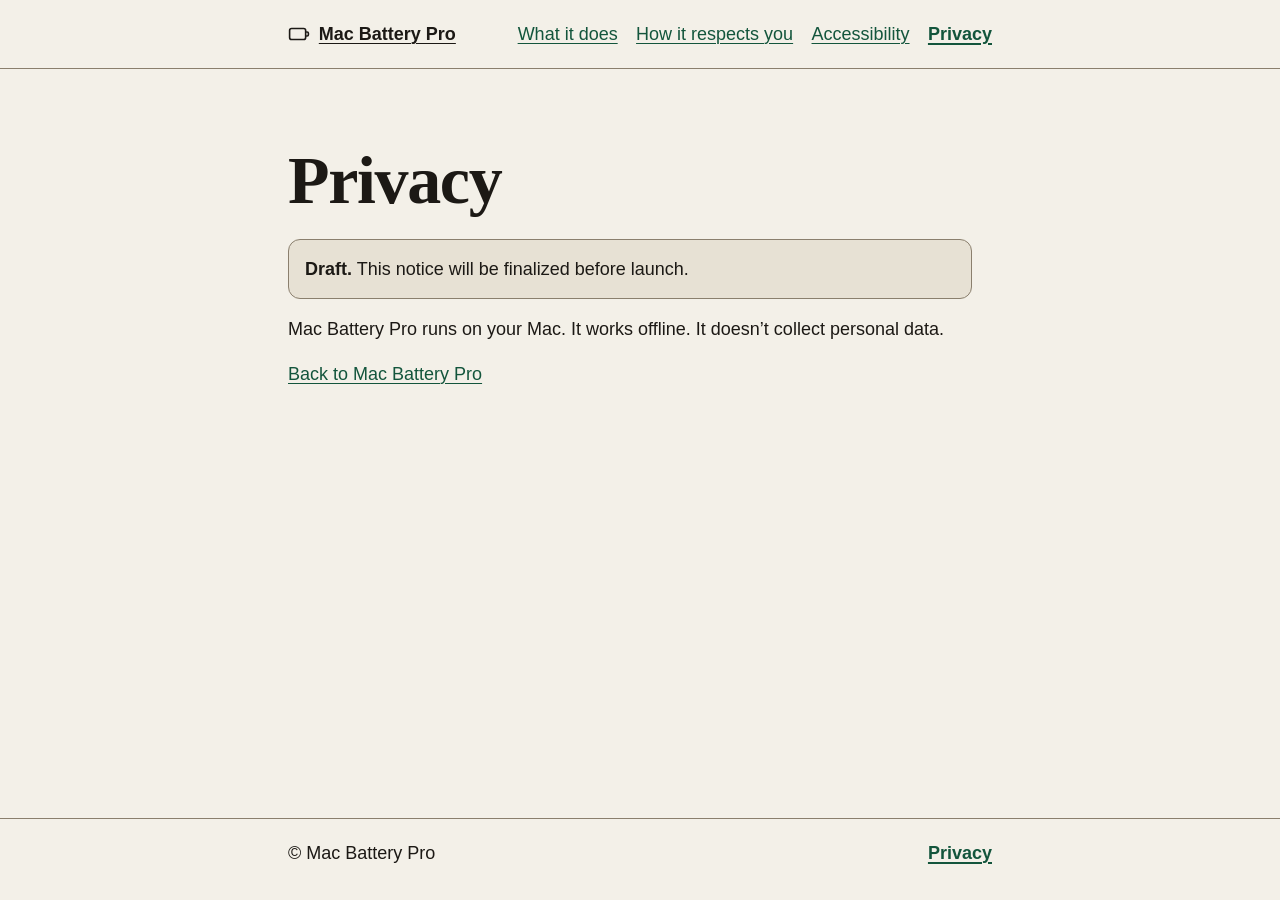
==== privacy.html @ 54d75314 "Add the Mac Battery Pro outline site A static index and privacy page for the upcoming Mac app, with " ====
<!DOCTYPE html>
<html lang="en">
<head>
  <meta charset="utf-8">
  <meta name="viewport" content="width=device-width, initial-scale=1">
  <meta name="color-scheme" content="light dark">
  <meta name="theme-color" content="#f3f0e8" media="(prefers-color-scheme: light)">
  <meta name="theme-color" content="#131210" media="(prefers-color-scheme: dark)">
  <title>Privacy — Mac Battery Pro</title>
  <meta name="description" content="Draft privacy notice. Mac Battery Pro runs on your Mac, works offline, and does not collect personal data.">
  <link rel="icon" href="favicon.svg" type="image/svg+xml">
  <link rel="stylesheet" href="styles.css">
</head>
<body>
  <a class="skip" href="#main">Skip to content</a>
  <header class="site-header">
    <div class="wrap header-inner">
      <a class="brand" href="index.html">
        <svg class="mark" width="22" height="22" viewBox="0 0 24 24" aria-hidden="true" focusable="false">
          <rect x="1.75" y="6" width="17.5" height="12" rx="2.25" fill="none" stroke="currentColor" stroke-width="1.75"/>
          <path d="M20.25 9.75h.7a1.3 1.3 0 0 1 1.3 1.3v1.9a1.3 1.3 0 0 1-1.3 1.3h-.7" fill="none" stroke="currentColor" stroke-width="1.75" stroke-linecap="round"/>
        </svg>
        Mac Battery Pro
      </a>
      <nav aria-label="Pages">
        <ul class="nav-list">
          <li><a href="index.html#what">What it does</a></li>
          <li><a href="index.html#respect">How it respects you</a></li>
          <li><a href="index.html#access">Accessibility</a></li>
          <li><a href="privacy.html" aria-current="page">Privacy</a></li>
        </ul>
      </nav>
    </div>
  </header>
  <main id="main" class="page" tabindex="-1">
    <div class="wrap">
      <h1>Privacy</h1>
      <p class="draft" role="note"><strong>Draft.</strong> This notice will be finalized before launch.</p>
      <p>Mac Battery Pro runs on your Mac. It works offline. It doesn’t collect personal data.</p>
      <p><a href="index.html">Back to Mac Battery Pro</a></p>
    </div>
  </main>
  <footer class="site-footer">
    <div class="wrap footer-inner">
      <p>© Mac Battery Pro</p>
      <a href="privacy.html" aria-current="page">Privacy</a>
    </div>
  </footer>
</body>
</html>
---- styles.css ----
/* Mac Battery Pro — static outline site. No trackers, no build step. */

:root {
  color-scheme: light;
  --bg: #f3f0e8;
  --ink: #1c1915;
  --line: #8a7f6d;
  --accent: #13553c;
  --note-bg: #e7e1d4;
  --focus: #114a9a;
  --skip-bg: #1c1915;
  --skip-ink: #f3f0e8;
}

@media (prefers-color-scheme: dark) {
  :root {
    color-scheme: dark;
    --bg: #131210;
    --ink: #f4f0e7;
    --line: #7e776b;
    --accent: #a5d8c0;
    --note-bg: #2a2722;
    --focus: #a8c7ff;
    --skip-bg: #f4f0e7;
    --skip-ink: #131210;
  }
}

@media (prefers-contrast: more) {
  :root {
    --line: var(--ink);
  }
}

*,
*::before,
*::after {
  box-sizing: border-box;
}

html {
  scroll-behavior: smooth;
}

@media (prefers-reduced-motion: reduce) {
  html {
    scroll-behavior: auto;
  }

  *,
  *::before,
  *::after {
    animation: none !important;
    transition: none !important;
  }
}

body {
  margin: 0;
  min-height: 100vh;
  min-height: 100dvh;
  display: flex;
  flex-direction: column;
  background: var(--bg);
  color: var(--ink);
  font-family: -apple-system, BlinkMacSystemFont, "Segoe UI", "Helvetica Neue", Helvetica, Arial, sans-serif;
  font-size: 1.125rem;
  line-height: 1.6;
  overflow-wrap: break-word;
}

main {
  flex: 1;
}

main:focus {
  outline: none;
}

.wrap {
  width: min(100% - 2rem, 44rem);
  margin-inline: auto;
}

a.skip:link,
a.skip:visited {
  position: absolute;
  left: 0.75rem;
  top: 0.75rem;
  padding: 0.6rem 0.9rem;
  background: var(--skip-bg);
  color: var(--skip-ink);
  border-radius: 0.4rem;
  clip-path: inset(50%);
  height: 1px;
  width: 1px;
  overflow: hidden;
  white-space: nowrap;
}

a.skip:focus {
  clip-path: none;
  height: auto;
  width: auto;
  overflow: visible;
  z-index: 2;
  color: var(--skip-ink);
  background: var(--skip-bg);
}

:focus-visible {
  outline: 3px solid var(--focus);
  outline-offset: 3px;
}

a:link,
a:visited {
  color: var(--accent);
  text-decoration: underline;
  text-decoration-thickness: 1px;
  text-underline-offset: 0.18em;
}

a:hover {
  text-decoration-thickness: 2px;
}

a[aria-current="page"] {
  font-weight: 650;
  text-decoration-thickness: 2px;
}

.site-header {
  border-bottom: 1px solid var(--line);
}

.header-inner {
  display: flex;
  flex-wrap: wrap;
  align-items: center;
  justify-content: space-between;
  gap: 0.5rem 1.5rem;
  padding-block: 0.75rem;
}

a.brand:link,
a.brand:visited {
  display: inline-flex;
  align-items: center;
  gap: 0.55rem;
  min-height: 44px;
  color: var(--ink);
  font-weight: 650;
  text-decoration-thickness: 1px;
}

.mark {
  flex: none;
  display: block;
}

.nav-list {
  display: flex;
  flex-wrap: wrap;
  align-items: center;
  gap: 0.15rem 1.15rem;
  margin: 0;
  padding: 0;
  list-style: none;
}

.nav-list a {
  display: inline-flex;
  align-items: center;
  min-height: 44px;
}

.hero .wrap {
  padding-block: clamp(3rem, 8vw, 6rem) clamp(2.5rem, 6vw, 4.5rem);
}

.soon {
  margin: 0 0 0.9rem;
  color: var(--accent);
  font-weight: 650;
}

h1,
h2,
.topics dt {
  font-family: "Iowan Old Style", Palatino, "Palatino Linotype", Georgia, "Liberation Serif", "Times New Roman", serif;
  font-weight: 600;
  letter-spacing: -0.02em;
  line-height: 1.15;
  text-wrap: balance;
}

h1 {
  margin: 0;
  font-size: clamp(2.5rem, 1.5rem + 3.5vw, 4.25rem);
}

h2 {
  margin: 0 0 0.75rem;
  font-size: clamp(1.7rem, 1.35rem + 1vw, 2.15rem);
}

.lede {
  margin: 1.1rem 0 0;
  max-width: 34em;
  font-size: clamp(1.2rem, 1.05rem + 0.6vw, 1.45rem);
  line-height: 1.45;
  text-wrap: pretty;
}

.intro {
  margin: 0;
  max-width: 38em;
  text-wrap: pretty;
}

section[id] {
  scroll-margin-top: 1rem;
}

section .wrap {
  padding-block: clamp(2.4rem, 5vw, 3.6rem);
}

section + section .wrap {
  border-top: 1px solid var(--line);
}

.topics {
  margin: 1.75rem 0 0;
}

.topics div + div {
  border-top: 1px solid var(--line);
}

.topics dt {
  margin: 0;
  padding-top: 1.1rem;
  font-size: 1.6rem;
}

.topics dd {
  margin: 0.4rem 0 0;
  padding-bottom: 1.15rem;
  text-wrap: pretty;
}

.topics div:last-child dd {
  padding-bottom: 0;
}

@media (min-width: 36rem) {
  .topics div {
    display: grid;
    grid-template-columns: minmax(7.5rem, 9rem) minmax(0, 1fr);
    column-gap: 1.5rem;
    align-items: baseline;
  }

  .topics dd {
    margin: 0;
  }
}

.promises {
  margin: 1.25rem 0 0;
  padding: 0 0 0 1.25rem;
  list-style: disc;
}

.promises li {
  margin: 0;
  padding: 0.9rem 0;
  border-top: 1px solid var(--line);
  font-size: 1.2rem;
  line-height: 1.45;
}

.promises li::marker {
  color: currentColor;
}

.site-footer {
  border-top: 1px solid var(--line);
}

.footer-inner {
  display: flex;
  flex-wrap: wrap;
  align-items: center;
  justify-content: space-between;
  gap: 0.75rem 1.5rem;
  padding-block: 1.25rem 2rem;
}

.footer-inner p {
  margin: 0;
}

.page .wrap {
  padding-block: clamp(2.5rem, 6vw, 4.5rem) clamp(3rem, 8vw, 5.5rem);
}

.page h1 {
  margin-bottom: 1.25rem;
}

.draft {
  margin: 0 0 1.25rem;
  padding: 0.9rem 1rem;
  background: var(--note-bg);
  border: 1px solid var(--line);
  border-radius: 0.75rem;
}

.page p {
  margin: 0 0 1rem;
  max-width: 38em;
  text-wrap: pretty;
}

::selection {
  background: #cfe3d8;
  color: #1c1915;
}

@media (prefers-color-scheme: dark) {
  ::selection {
    background: #1e3d30;
    color: #f4f0e7;
  }
}

@media (forced-colors: active) {
  :focus-visible {
    outline: 3px solid CanvasText;
  }

  .soon {
    color: CanvasText;
  }

  a:link,
  a:visited {
    color: LinkText;
  }

  a.skip:focus {
    background: Canvas;
    color: CanvasText;
    forced-color-adjust: none;
  }
}

@media print {
  :root {
    --bg: #ffffff;
    --ink: #000000;
    --accent: #000000;
    --line: #000000;
    --note-bg: #ffffff;
  }

  body {
    min-height: 0;
    font-size: 12pt;
  }

  .skip {
    display: none;
  }

  a:link,
  a:visited {
    color: #000000;
  }
}
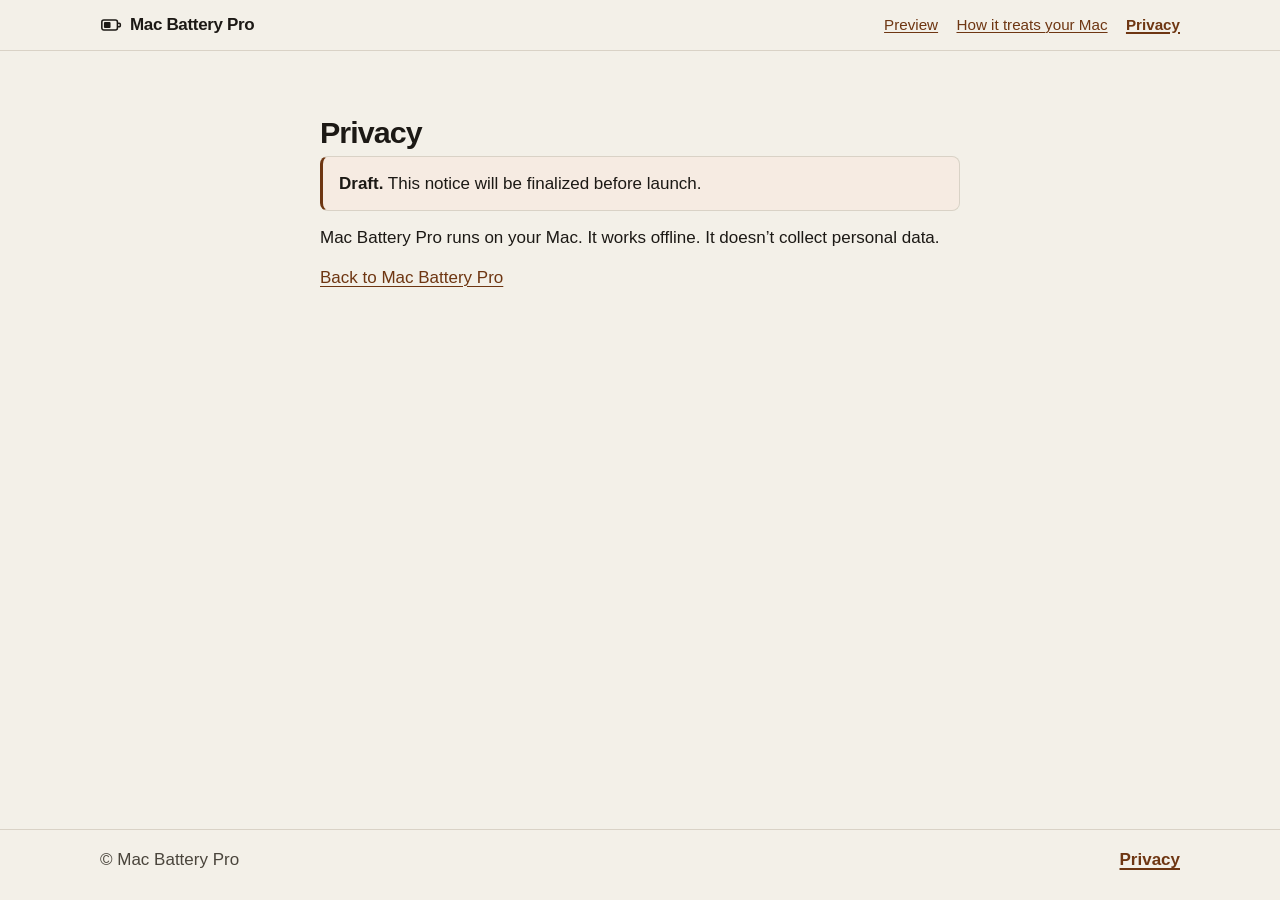
==== commit dd2e492f: "Redesign the site around Mac window previews Replace the outline page with a hand-set layout: a batt" ====
--- a/privacy.html
+++ b/privacy.html
@@ -4,8 +4,8 @@
   <meta charset="utf-8">
   <meta name="viewport" content="width=device-width, initial-scale=1">
   <meta name="color-scheme" content="light dark">
-  <meta name="theme-color" content="#f3f0e8" media="(prefers-color-scheme: light)">
-  <meta name="theme-color" content="#131210" media="(prefers-color-scheme: dark)">
+  <meta name="theme-color" content="#f4f1ea" media="(prefers-color-scheme: light)">
+  <meta name="theme-color" content="#141311" media="(prefers-color-scheme: dark)">
   <title>Privacy — Mac Battery Pro</title>
   <meta name="description" content="Draft privacy notice. Mac Battery Pro runs on your Mac, works offline, and does not collect personal data.">
   <link rel="icon" href="favicon.svg" type="image/svg+xml">
@@ -16,30 +16,32 @@
   <header class="site-header">
     <div class="wrap header-inner">
       <a class="brand" href="index.html">
-        <svg class="mark" width="22" height="22" viewBox="0 0 24 24" aria-hidden="true" focusable="false">
-          <rect x="1.75" y="6" width="17.5" height="12" rx="2.25" fill="none" stroke="currentColor" stroke-width="1.75"/>
-          <path d="M20.25 9.75h.7a1.3 1.3 0 0 1 1.3 1.3v1.9a1.3 1.3 0 0 1-1.3 1.3h-.7" fill="none" stroke="currentColor" stroke-width="1.75" stroke-linecap="round"/>
+        <svg class="mark" viewBox="0 0 24 24" width="22" height="22" aria-hidden="true" focusable="false">
+          <rect x="2" y="6.5" width="17" height="11" rx="2.2" fill="none" stroke="currentColor" stroke-width="1.7"/>
+          <path d="M20.2 10h.8a1.15 1.15 0 0 1 1.15 1.15v1.7A1.15 1.15 0 0 1 21 14h-.8" fill="none" stroke="currentColor" stroke-width="1.7" stroke-linecap="round"/>
+          <rect x="4.3" y="8.8" width="7.2" height="6.4" rx="1" fill="currentColor"/>
         </svg>
         Mac Battery Pro
       </a>
       <nav aria-label="Pages">
         <ul class="nav-list">
-          <li><a href="index.html#what">What it does</a></li>
-          <li><a href="index.html#respect">How it respects you</a></li>
-          <li><a href="index.html#access">Accessibility</a></li>
+          <li><a href="index.html#preview">Preview</a></li>
+          <li><a href="index.html#treats">How it treats your Mac</a></li>
           <li><a href="privacy.html" aria-current="page">Privacy</a></li>
         </ul>
       </nav>
     </div>
   </header>
+
   <main id="main" class="page" tabindex="-1">
-    <div class="wrap">
+    <div class="wrap narrow">
       <h1>Privacy</h1>
       <p class="draft" role="note"><strong>Draft.</strong> This notice will be finalized before launch.</p>
       <p>Mac Battery Pro runs on your Mac. It works offline. It doesn’t collect personal data.</p>
       <p><a href="index.html">Back to Mac Battery Pro</a></p>
     </div>
   </main>
+
   <footer class="site-footer">
     <div class="wrap footer-inner">
       <p>© Mac Battery Pro</p>
--- a/styles.css
+++ b/styles.css
@@ -1,34 +1,57 @@
-/* Mac Battery Pro — static outline site. No trackers, no build step. */
+/* Mac Battery Pro. The windows are an early design preview, not a screenshot. */
 
 :root {
   color-scheme: light;
   --bg: #f3f0e8;
   --ink: #1c1915;
-  --line: #8a7f6d;
-  --accent: #13553c;
-  --note-bg: #e7e1d4;
-  --focus: #114a9a;
-  --skip-bg: #1c1915;
-  --skip-ink: #f3f0e8;
+  --muted: #4a453c;
+  --line: #d9d2c6;
+  --accent: #6e3612;
+  --window: #fcfcfb;
+  --sidebar: #f4f2ed;
+  --titlebar: #f6f5f3;
+  --toolbar: #f1f0ed;
+  --window-ink: #1c1915;
+  --window-muted: #5a544b;
+  --window-line: #e4ded4;
+  --selected: #e6dfd4;
+  --high-bg: #f6ebe2;
+  --glyph: #efeae3;
+  --menu: #f7f6f3;
+  --shadow: 0 1px 1px rgba(40, 30, 16, 0.04), 0 16px 36px rgba(55, 40, 22, 0.08);
+  --max: 1080px;
+  --font: -apple-system, BlinkMacSystemFont, "SF Pro Text", "Segoe UI", Inter, "Helvetica Neue", Helvetica, Arial, sans-serif;
 }
 
 @media (prefers-color-scheme: dark) {
   :root {
     color-scheme: dark;
-    --bg: #131210;
+    --bg: #131211;
     --ink: #f4f0e7;
-    --line: #7e776b;
-    --accent: #a5d8c0;
-    --note-bg: #2a2722;
-    --focus: #a8c7ff;
-    --skip-bg: #f4f0e7;
-    --skip-ink: #131210;
+    --muted: #c9c1b4;
+    --line: #3a362f;
+    --accent: #e2a36a;
+    --window: #2b2a27;
+    --sidebar: #232220;
+    --titlebar: #34332f;
+    --toolbar: #2f2e2b;
+    --window-ink: #f4f0e7;
+    --window-muted: #c9c1b4;
+    --window-line: #45423c;
+    --selected: #3d3a35;
+    --high-bg: #3a2c22;
+    --glyph: #3a3833;
+    --menu: #242320;
+    --shadow: 0 1px 1px rgba(0, 0, 0, 0.3), 0 16px 36px rgba(0, 0, 0, 0.38);
   }
 }
 
 @media (prefers-contrast: more) {
   :root {
+    --muted: var(--ink);
+    --window-muted: var(--window-ink);
     --line: var(--ink);
+    --window-line: var(--window-ink);
   }
 }
 
@@ -63,9 +86,9 @@
   flex-direction: column;
   background: var(--bg);
   color: var(--ink);
-  font-family: -apple-system, BlinkMacSystemFont, "Segoe UI", "Helvetica Neue", Helvetica, Arial, sans-serif;
-  font-size: 1.125rem;
-  line-height: 1.6;
+  font-family: var(--font);
+  font-size: 1.0625rem;
+  line-height: 1.5;
   overflow-wrap: break-word;
 }
 
@@ -77,9 +100,20 @@
   outline: none;
 }
 
-.wrap {
-  width: min(100% - 2rem, 44rem);
-  margin-inline: auto;
+a:link,
+a:visited {
+  color: var(--accent);
+  text-decoration-thickness: 1px;
+  text-underline-offset: 0.16em;
+}
+
+a:hover {
+  text-decoration-thickness: 2px;
+}
+
+:focus-visible {
+  outline: 2px solid var(--accent);
+  outline-offset: 3px;
 }
 
 a.skip:link,
@@ -87,15 +121,16 @@
   position: absolute;
   left: 0.75rem;
   top: 0.75rem;
-  padding: 0.6rem 0.9rem;
-  background: var(--skip-bg);
-  color: var(--skip-ink);
-  border-radius: 0.4rem;
+  padding: 0.55rem 0.8rem;
+  background: var(--ink);
+  color: var(--bg);
+  border-radius: 0.35rem;
   clip-path: inset(50%);
   height: 1px;
   width: 1px;
   overflow: hidden;
   white-space: nowrap;
+  z-index: 5;
 }
 
 a.skip:focus {
@@ -103,31 +138,11 @@
   height: auto;
   width: auto;
   overflow: visible;
-  z-index: 2;
-  color: var(--skip-ink);
-  background: var(--skip-bg);
-}
-
-:focus-visible {
-  outline: 3px solid var(--focus);
-  outline-offset: 3px;
-}
-
-a:link,
-a:visited {
-  color: var(--accent);
-  text-decoration: underline;
-  text-decoration-thickness: 1px;
-  text-underline-offset: 0.18em;
-}
-
-a:hover {
-  text-decoration-thickness: 2px;
-}
-
-a[aria-current="page"] {
-  font-weight: 650;
-  text-decoration-thickness: 2px;
+}
+
+.wrap {
+  width: min(100% - 2.25rem, var(--max));
+  margin-inline: auto;
 }
 
 .site-header {
@@ -139,19 +154,26 @@
   flex-wrap: wrap;
   align-items: center;
   justify-content: space-between;
-  gap: 0.5rem 1.5rem;
-  padding-block: 0.75rem;
+  gap: 0.25rem 1.5rem;
+  padding-block: 0.2rem;
 }
 
 a.brand:link,
 a.brand:visited {
   display: inline-flex;
   align-items: center;
-  gap: 0.55rem;
+  gap: 0.5rem;
   min-height: 44px;
   color: var(--ink);
   font-weight: 650;
-  text-decoration-thickness: 1px;
+  letter-spacing: -0.02em;
+  text-decoration: none;
+}
+
+a.brand:hover,
+a.brand:focus-visible {
+  text-decoration: underline;
+  text-underline-offset: 0.16em;
 }
 
 .mark {
@@ -162,8 +184,7 @@
 .nav-list {
   display: flex;
   flex-wrap: wrap;
-  align-items: center;
-  gap: 0.15rem 1.15rem;
+  gap: 0.1rem 1.15rem;
   margin: 0;
   padding: 0;
   list-style: none;
@@ -173,117 +194,469 @@
   display: inline-flex;
   align-items: center;
   min-height: 44px;
-}
-
-.hero .wrap {
-  padding-block: clamp(3rem, 8vw, 6rem) clamp(2.5rem, 6vw, 4.5rem);
+  font-size: 0.95rem;
+}
+
+a[aria-current="page"] {
+  font-weight: 700;
+  text-decoration-thickness: 2px;
+}
+
+.board {
+  display: flex;
+  flex-direction: column;
+  gap: 1.5rem;
+  padding-top: clamp(2.2rem, 5vw, 3.6rem);
+  padding-bottom: clamp(2.5rem, 6vw, 4.5rem);
+}
+
+.intro {
+  max-width: 36rem;
 }
 
 .soon {
-  margin: 0 0 0.9rem;
+  margin: 0 0 0.75rem;
   color: var(--accent);
+  font-size: 0.95rem;
   font-weight: 650;
 }
 
-h1,
-h2,
-.topics dt {
-  font-family: "Iowan Old Style", Palatino, "Palatino Linotype", Georgia, "Liberation Serif", "Times New Roman", serif;
+h1 {
+  margin: 0;
+  font-size: clamp(2.35rem, 1.4rem + 3.1vw, 3.45rem);
+  font-weight: 620;
+  letter-spacing: -0.038em;
+  line-height: 1.04;
+  text-wrap: balance;
+}
+
+.lede {
+  margin: 1rem 0 0;
+  color: var(--muted);
+  font-size: 1.08rem;
+  line-height: 1.45;
+  max-width: 34em;
+  text-wrap: pretty;
+}
+
+@media (min-width: 980px) {
+  .board {
+    display: grid;
+    grid-template-columns: minmax(18rem, 23.5rem) minmax(0, 1fr);
+    column-gap: 2.5rem;
+    row-gap: 0;
+    align-items: start;
+  }
+
+  .intro {
+    grid-column: 1;
+    padding-top: 0.45rem;
+  }
+
+  .window-battery {
+    grid-column: 2;
+  }
+}
+
+.window {
+  min-width: 0;
+  background: var(--window);
+  color: var(--window-ink);
+  border: 1px solid var(--window-line);
+  border-radius: 10px;
+  box-shadow: var(--shadow);
+  font-size: 0.92rem;
+  line-height: 1.4;
+}
+
+.titlebar {
+  display: grid;
+  grid-template-columns: 4.5rem minmax(0, 1fr) 4.5rem;
+  align-items: center;
+  min-height: 2.65rem;
+  padding: 0.35rem 0.7rem;
+  background: var(--titlebar);
+  border-bottom: 1px solid var(--window-line);
+  border-radius: 10px 10px 0 0;
+}
+
+.lights {
+  display: flex;
+  gap: 0.38rem;
+  align-items: center;
+}
+
+.lights i {
+  width: 0.72rem;
+  height: 0.72rem;
+  border-radius: 50%;
+  display: block;
+  box-shadow: inset 0 -0.5px 0.5px rgba(0, 0, 0, 0.18);
+}
+
+.light-close { background: #ff5f57; }
+.light-min { background: #febc2e; }
+.light-zoom { background: #28c840; }
+
+.window-title {
+  margin: 0;
+  text-align: center;
+  font-size: 0.82rem;
+  font-weight: 650;
+  letter-spacing: -0.015em;
+}
+
+.toolbar {
+  margin: 0;
+  padding: 0.42rem 0.9rem;
+  background: var(--toolbar);
+  border-bottom: 1px solid var(--window-line);
+  color: var(--window-muted);
+  font-size: 0.78rem;
+  font-weight: 650;
+}
+
+.window-body {
+  display: grid;
+  grid-template-columns: 1fr;
+}
+
+@media (min-width: 720px) {
+  .window-body {
+    grid-template-columns: 9.6rem minmax(0, 1fr);
+  }
+
+  .sidebar {
+    border-right: 1px solid var(--window-line);
+    border-bottom: 0;
+    border-radius: 0 0 0 10px;
+  }
+}
+
+.sidebar {
+  background: var(--sidebar);
+  padding: 0.7rem 0.5rem 0.85rem;
+  border-bottom: 1px solid var(--window-line);
+}
+
+.side-label {
+  margin: 0 0.45rem 0.3rem;
+  color: var(--window-muted);
+  font-size: 0.75rem;
+  font-weight: 650;
+}
+
+.side-list {
+  list-style: none;
+  margin: 0;
+  padding: 0;
+  display: flex;
+  flex-wrap: wrap;
+  gap: 0.25rem;
+}
+
+@media (min-width: 720px) {
+  .side-list {
+    display: block;
+  }
+}
+
+.side-list li {
+  margin: 0;
+  padding: 0.32rem 0.5rem;
+  border-radius: 6px;
+  font-size: 0.84rem;
+}
+
+.side-list li[aria-current="true"] {
+  background: var(--selected);
+  font-weight: 650;
+}
+
+.app-list {
+  list-style: none;
+  margin: 0;
+  padding: 0.15rem 0 0.3rem;
+}
+
+.app-row {
+  display: grid;
+  grid-template-columns: auto minmax(0, 1fr);
+  gap: 0.7rem;
+  margin: 0;
+  padding: 0.72rem 0.9rem 0.78rem 0.75rem;
+  border-left: 3px solid transparent;
+}
+
+.app-row + .app-row {
+  box-shadow: inset 0 1px 0 var(--window-line);
+}
+
+.app-row.is-high {
+  background: var(--high-bg);
+  border-left-color: var(--accent);
+}
+
+.glyph {
+  width: 1.8rem;
+  height: 1.8rem;
+  margin-top: 0.08rem;
+  display: grid;
+  place-items: center;
+  border-radius: 6px;
+  background: var(--glyph);
+  color: var(--window-ink);
+  font-size: 0.8rem;
+  font-weight: 700;
+}
+
+.app-name {
+  margin: 0;
+  font-weight: 680;
+  letter-spacing: -0.02em;
+}
+
+.plain {
+  margin: 0.16rem 0 0;
+}
+
+.suggest {
+  margin: 0.32rem 0 0;
+}
+
+.suggest span {
+  margin-right: 0.35rem;
+  color: var(--window-muted);
+  font-weight: 680;
+}
+
+.app-row.is-high .suggest span,
+.popover .suggest span {
+  color: var(--accent);
+}
+
+.group + .group {
+  border-top: 1px solid var(--window-line);
+}
+
+.group-title {
+  margin: 0;
+  padding: 0.7rem 0.95rem 0;
+  color: var(--window-muted);
+  font-size: 0.75rem;
+  font-weight: 700;
+}
+
+.more {
+  margin: 1.25rem 0 0;
+  min-width: 0;
+}
+
+.more-grid {
+  display: flex;
+  flex-direction: column;
+  gap: 1rem;
+}
+
+@media (min-width: 980px) {
+  .more {
+    grid-column: 1 / -1;
+    display: grid;
+    grid-template-columns: subgrid;
+    margin-top: 2.35rem;
+  }
+
+  .more-grid {
+    grid-column: 1 / -1;
+    display: grid;
+    grid-template-columns: subgrid;
+    gap: 2.5rem;
+    align-items: start;
+  }
+
+  .menu-preview {
+    grid-column: 1;
+    width: auto;
+  }
+
+  .window-cpu {
+    grid-column: 2;
+  }
+
+  .more figcaption {
+    grid-column: 1 / -1;
+  }
+}
+
+.menu-preview {
+  width: 100%;
+  max-width: 23.5rem;
+  justify-self: stretch;
+}
+
+.mini-bar {
+  display: flex;
+  align-items: center;
+  justify-content: space-between;
+  gap: 0.75rem;
+  min-height: 1.7rem;
+  margin-bottom: 0.35rem;
+  padding: 0.15rem 0.4rem 0.15rem 0.6rem;
+  background: var(--menu);
+  border: 1px solid var(--window-line);
+  border-radius: 6px;
+  color: var(--window-ink);
+  font-size: 0.75rem;
+  font-weight: 650;
+}
+
+.mini-side {
+  color: var(--window-muted);
   font-weight: 600;
+}
+
+.menu-battery {
+  display: inline-flex;
+  align-items: center;
+  padding: 0.1rem 0.28rem;
+  border-radius: 4px;
+  background: var(--selected);
+}
+
+.popover {
+  position: relative;
+  background: var(--window);
+  color: var(--window-ink);
+  border: 1px solid var(--window-line);
+  border-radius: 12px;
+  box-shadow: var(--shadow);
+  padding: 0.85rem 0.95rem 1rem;
+}
+
+.popover::before {
+  content: "";
+  position: absolute;
+  top: -6px;
+  right: 0.85rem;
+  width: 11px;
+  height: 11px;
+  background: var(--window);
+  border-top: 1px solid var(--window-line);
+  border-left: 1px solid var(--window-line);
+  transform: rotate(45deg);
+}
+
+.pop-head {
+  display: flex;
+  align-items: center;
+  gap: 0.45rem;
+  margin-bottom: 0.6rem;
+  padding-bottom: 0.55rem;
+  border-bottom: 1px solid var(--window-line);
+  font-weight: 680;
+}
+
+.pop-head p,
+.pop-lead,
+.pop-detail {
+  margin: 0;
+}
+
+.pop-lead {
+  font-size: 1.02rem;
+  font-weight: 680;
   letter-spacing: -0.02em;
+  line-height: 1.3;
+}
+
+.pop-detail {
+  margin-top: 0.28rem;
+  color: var(--window-muted);
+}
+
+figcaption {
+  margin: 0.85rem 0 0;
+  color: var(--muted);
+  font-size: 0.92rem;
+}
+
+.behaviors {
+  max-width: 40rem;
+  padding-top: 1.5rem;
+  scroll-margin-top: 1rem;
+}
+
+.more {
+  scroll-margin-top: 1rem;
+}
+
+.behaviors h2,
+.page h1 {
+  margin: 0 0 0.35rem;
+  font-size: clamp(1.55rem, 1.2rem + 1vw, 1.9rem);
+  font-weight: 650;
+  letter-spacing: -0.03em;
   line-height: 1.15;
   text-wrap: balance;
 }
 
-h1 {
-  margin: 0;
-  font-size: clamp(2.5rem, 1.5rem + 3.5vw, 4.25rem);
-}
-
-h2 {
-  margin: 0 0 0.75rem;
-  font-size: clamp(1.7rem, 1.35rem + 1vw, 2.15rem);
-}
-
-.lede {
-  margin: 1.1rem 0 0;
-  max-width: 34em;
-  font-size: clamp(1.2rem, 1.05rem + 0.6vw, 1.45rem);
-  line-height: 1.45;
+.settings {
+  margin: 0.85rem 0 0;
+}
+
+.settings div {
+  padding: 0.85rem 0;
+  border-top: 1px solid var(--line);
+}
+
+.settings div:last-child {
+  border-bottom: 1px solid var(--line);
+}
+
+.settings dt {
+  font-weight: 680;
+  letter-spacing: -0.015em;
+}
+
+.settings dd {
+  margin: 0.15rem 0 0;
+  color: var(--muted);
+}
+
+@media (min-width: 720px) {
+  .settings div {
+    display: grid;
+    grid-template-columns: 15rem minmax(0, 1fr);
+    column-gap: 2rem;
+    align-items: baseline;
+  }
+
+  .settings dd {
+    margin: 0;
+  }
+}
+
+.page {
+  padding: clamp(2.4rem, 6vw, 4rem) 0 clamp(3rem, 8vw, 5rem);
+}
+
+.narrow {
+  max-width: 40rem;
+}
+
+.page p {
+  margin: 0 0 0.9rem;
+  max-width: 40em;
   text-wrap: pretty;
 }
 
-.intro {
-  margin: 0;
-  max-width: 38em;
-  text-wrap: pretty;
-}
-
-section[id] {
-  scroll-margin-top: 1rem;
-}
-
-section .wrap {
-  padding-block: clamp(2.4rem, 5vw, 3.6rem);
-}
-
-section + section .wrap {
-  border-top: 1px solid var(--line);
-}
-
-.topics {
-  margin: 1.75rem 0 0;
-}
-
-.topics div + div {
-  border-top: 1px solid var(--line);
-}
-
-.topics dt {
-  margin: 0;
-  padding-top: 1.1rem;
-  font-size: 1.6rem;
-}
-
-.topics dd {
-  margin: 0.4rem 0 0;
-  padding-bottom: 1.15rem;
-  text-wrap: pretty;
-}
-
-.topics div:last-child dd {
-  padding-bottom: 0;
-}
-
-@media (min-width: 36rem) {
-  .topics div {
-    display: grid;
-    grid-template-columns: minmax(7.5rem, 9rem) minmax(0, 1fr);
-    column-gap: 1.5rem;
-    align-items: baseline;
-  }
-
-  .topics dd {
-    margin: 0;
-  }
-}
-
-.promises {
-  margin: 1.25rem 0 0;
-  padding: 0 0 0 1.25rem;
-  list-style: disc;
-}
-
-.promises li {
-  margin: 0;
-  padding: 0.9rem 0;
-  border-top: 1px solid var(--line);
-  font-size: 1.2rem;
-  line-height: 1.45;
-}
-
-.promises li::marker {
-  color: currentColor;
+.draft {
+  padding: 0.85rem 1rem;
+  border: 1px solid var(--line);
+  border-left: 3px solid var(--accent);
+  border-radius: 8px;
+  background: var(--high-bg);
+  color: var(--ink);
 }
 
 .site-footer {
@@ -295,89 +668,67 @@
   flex-wrap: wrap;
   align-items: center;
   justify-content: space-between;
-  gap: 0.75rem 1.5rem;
-  padding-block: 1.25rem 2rem;
+  gap: 0.6rem 1.25rem;
+  padding-block: 1.1rem 1.7rem;
 }
 
 .footer-inner p {
   margin: 0;
-}
-
-.page .wrap {
-  padding-block: clamp(2.5rem, 6vw, 4.5rem) clamp(3rem, 8vw, 5.5rem);
-}
-
-.page h1 {
-  margin-bottom: 1.25rem;
-}
-
-.draft {
-  margin: 0 0 1.25rem;
-  padding: 0.9rem 1rem;
-  background: var(--note-bg);
-  border: 1px solid var(--line);
-  border-radius: 0.75rem;
-}
-
-.page p {
-  margin: 0 0 1rem;
-  max-width: 38em;
-  text-wrap: pretty;
+  color: var(--muted);
 }
 
 ::selection {
-  background: #cfe3d8;
+  background: #f0d7c4;
   color: #1c1915;
 }
 
 @media (prefers-color-scheme: dark) {
   ::selection {
-    background: #1e3d30;
+    background: #5a3d28;
     color: #f4f0e7;
   }
 }
 
 @media (forced-colors: active) {
   :focus-visible {
-    outline: 3px solid CanvasText;
-  }
-
-  .soon {
-    color: CanvasText;
+    outline: 2px solid CanvasText;
+  }
+
+  .window,
+  .popover,
+  .mini-bar {
+    border: 1px solid CanvasText;
   }
 
   a:link,
   a:visited {
     color: LinkText;
   }
-
-  a.skip:focus {
-    background: Canvas;
-    color: CanvasText;
-    forced-color-adjust: none;
+}
+
+@media (min-width: 980px) {
+  .behaviors {
+    grid-column: 1 / -1;
+    max-width: none;
+    margin-top: 2.75rem;
+    padding-top: 0;
   }
 }
 
 @media print {
   :root {
-    --bg: #ffffff;
-    --ink: #000000;
-    --accent: #000000;
-    --line: #000000;
-    --note-bg: #ffffff;
-  }
-
-  body {
-    min-height: 0;
-    font-size: 12pt;
-  }
-
-  .skip {
-    display: none;
-  }
-
-  a:link,
-  a:visited {
-    color: #000000;
-  }
-}
+    --bg: #fff;
+    --ink: #000;
+    --muted: #000;
+    --accent: #000;
+    --window: #fff;
+    --sidebar: #fff;
+    --titlebar: #fff;
+    --toolbar: #fff;
+    --window-ink: #000;
+    --window-muted: #000;
+    --menu: #fff;
+    --high-bg: #fff;
+    --shadow: none;
+  }
+}
